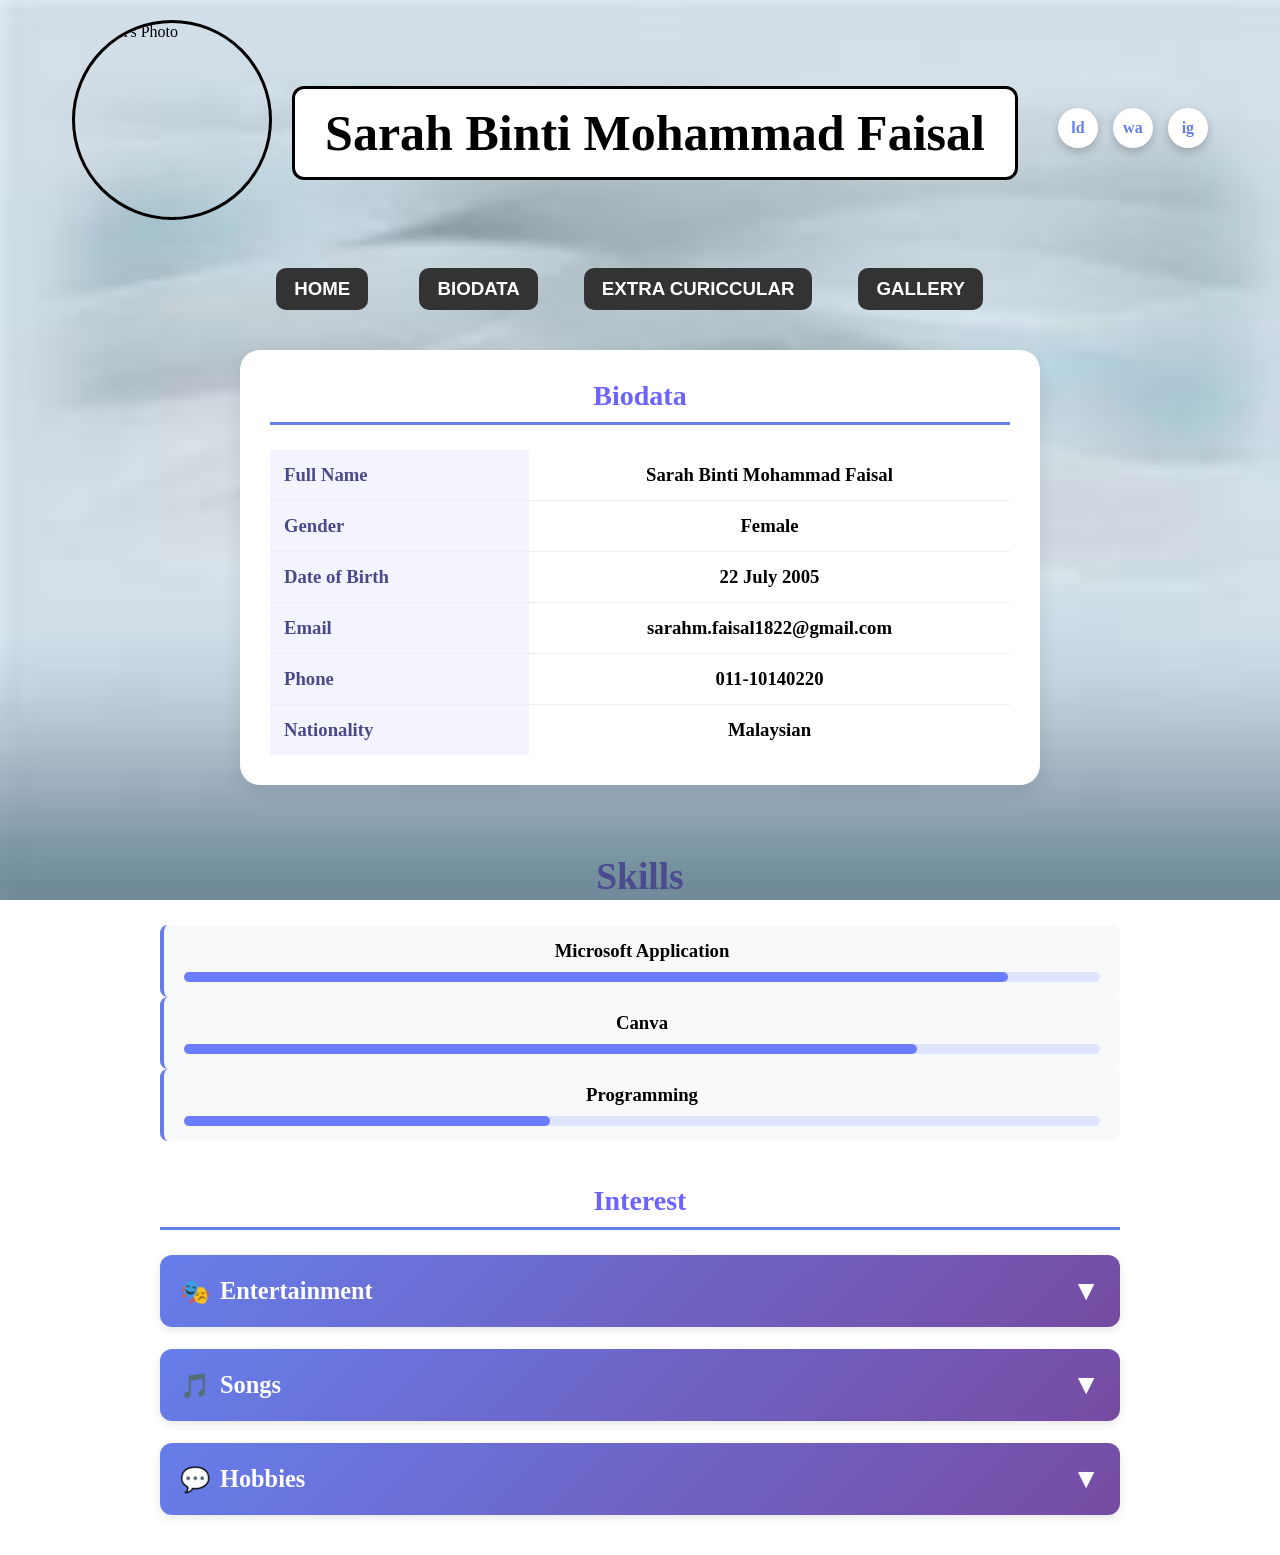
==== biodata.html @ 758d366b "Add files via upload" ====
<!DOCTYPE html>
<html>
<head>
    <meta charset="UTF-8">
    <meta name="viewport" content="width=device-width, initial-scale=1.0">
    <title>Biodata - Sarah Binti Mohammad Faisal</title>
</head>
<body>

 <style>

    .social-links {
        display: flex;
        gap: 15px;
        margin-top: 15px;
    }

    .social-icon {
        width: 40px;
        height: 40px;
        background: white;
        border-radius: 50%;
        display: flex;
        align-items: center;
        justify-content: center;
        text-decoration: none;
        font-weight: bold;
        color: #667eea;
        transition: all 0.3s ease;
        box-shadow: 0 4px 10px rgba(0,0,0,0.2);
    }

    .social-icon:hover {
        transform: translateY(-5px);
        box-shadow: 0 6px 20px rgba(102, 126, 234, 0.5);
        background: #667eea;
        color: white;
    }
    * {
            margin: 0;
            padding: 0;
            box-sizing: border-box;
        }
		
		
.main-title {
  text-align: center;
  font-size: 50px;
  font-weight: bold;
  margin-top: 30px;
  margin-bottom: 5px;
  font-family: 'Times New Roman', serif;
  color: black;
  border: 3px solid black;       /* Frame */
  padding: 15px 30px;            /* Space inside frame */
  display: inline-block;         /* Shrink to fit text */
  border-radius: 12px;           /* Rounded corners */
  background-color: white;       /* Optional */
}

.title-container {
  display: flex;
  justify-content: center;
  align-items: center;  /* vertically aligned */
  gap: 20px;            /* space between photo and text */
  margin-top: 20px;
  margin-bottom: 20px;
}

.title-photo {
  width: 200px;          /* adjust size */
  height: 200px;
  border-radius: 50%;   /* make photo round */
  object-fit: cover;
  border: 3px solid black;
}

.nav-link {
  text-decoration: none;
  color: white;
  background-color: #333;
  padding: 10px 18px;
  border-radius: 10px;
  margin: 10px;
  font-weight: bold;
  display: inline-block;

}

.nav-link:hover {
  background-color: #555;
        transform: translateY(-5px);
        box-shadow: 0 6px 20px rgba(102, 126, 234, 0.5);
    }
		
body {
background-image:url('OIP.jpg');
background-repeat: no-repeat;
background-attachment:fixed;
background-size:cover;

}
        .container {
            max-width: 1000px;
            margin: 0 auto;
            padding: 40px 20px;
        }
        section {
            margin-bottom: 50px;
            padding: 30px;
            background: white;
            border-radius: 10px;
            box-shadow: 0 2px 10px rgba(0,0,0,0.1);
        }
        h2 {
            color: #667eea;
            font-size: 1.8em;
            margin-bottom: 5px;
            padding-bottom: 10px;
            border-bottom: 3px solid #667eea;
        }
        .about-text {
            font-size: 1.1em;
            color: #555;
        }
         .skills-grid {
            display: grid;
            grid-template-columns: repeat(auto-fit, minmax(200px, 1fr));
            gap: 15px;
            margin-top: 20px;
        }
        .skill-item {
            background: #f8f9fa;
            padding: 15px 20px;
            border-radius: 8px;
            border-left: 4px solid #667eea;
            transition: transform 0.3s;
        }
        .skill-item:hover {
            transform: translateX(5px);
            background: #e9ecef;
        }
        .education-item, .work-item {
            padding: 20px;
            background: #f8f9fa;
            border-radius: 8px;
            margin-bottom: 15px;
            border-left: 4px solid #764ba2;
        }
        .work-title {
            color: #667eea;
            font-size: 1.2em;
            font-weight: bold;
            margin-bottom: 5px;
        }
        .date {
            color: #888;
            font-style: italic;
            margin-bottom: 10px;
        }
		
		.subtitle {
            font-size: 18px;
        }
	 /* Download CV Button */
    .download-section {
        text-align: center;
        margin-top: 30px;
        padding-top: 30px;
        border-top: 2px solid #e9ecef;
    }

    .download-btn {
        display: inline-block;
        background: linear-gradient(135deg, #667eea 0%, #764ba2 100%);
        color: white;
        padding: 15px 40px;
        border-radius: 30px;
        text-decoration: none;
        font-weight: bold;
        font-size: 1.1em;
        transition: all 0.3s ease;
        box-shadow: 0 4px 15px rgba(102, 126, 234, 0.4);
    }

    .download-btn:hover {
        transform: translateY(-3px);
        box-shadow: 0 6px 25px rgba(102, 126, 234, 0.6);
    }
	
	


        .info-list {
            list-style: none;
            padding: 0;
            font-size: 18px;
        }

        .info-list li {
            padding: 12px 0;
            border-bottom: 1px solid #eee;
        }

        .info-label {
            font-weight: bold;
            color: #2E4A7B;
        }
		
		 /* Biodata Card */
		 
   .biodata-container {
    max-width: 800px;
    margin: 30px auto;
    background: white;
    padding: 30px;
    border-radius: 20px;
    box-shadow: 0 8px 20px rgba(0,0,0,0.1);
}

.section-title {
    text-align: center;
    color: #6c63ff;
    margin-bottom: 25px;
    font-size: 28px;
}

.biodata-table {
    width: 100%;
    border-collapse: collapse;
}

.biodata-table th {
    width: 35%;
    text-align: left;
    padding: 14px;
    background: #f3f4ff;
    color: #4a4a8a;
    font-weight: bold;
}

.biodata-table td {
    padding: 14px;
    background: #ffffff;
}

.biodata-table tr {
    border-bottom: 1px solid #eee;
}

.biodata-table tr:last-child {
    border-bottom: none;
}

.biodata-table tr:hover {
    background: #f9f9ff;
}

 
    h1 {
        color: #4b4b8f;
        margin-bottom: 5px;
    }

    .subtitle {
        color: #666;
        font-size: 18px;
        margin-bottom: 20px;
    }

    .info {
        margin-top: 30px;
    }

    .info-row {
        display: flex;
        margin-bottom: 15px;
    }

    .label {
        width: 180px;
        font-weight: bold;
        color: #4b4b8f;
    }

    .value {
        color: #333;
    }

    @media (max-width: 600px) {
        .profile {
            text-align: center;
            justify-content: center;
        }
        .label {
            width: 130px;
        }
    }
	
	.bar {
    background: #e0e5ff;
    border-radius: 10px;
    height: 10px;
}

.bar span {
    display: block;
    height: 100%;
    background: #6c7cff;
    border-radius: 10px;
}
.skill-name {
    margin-bottom: 10px; /* gap between text and bar */
    font-weight: bold;
}

/* Skill levels */
.bm {
    width: 90%;   /* change this */
}

.bi {
    width: 80%;
}

.ar {
    width: 40%;
}

  /* Skill Card with Dropdown */
    .skill-card {
        background: #f8f9fa;
        border-radius: 12px;
        overflow: hidden;
        box-shadow: 0 3px 10px rgba(0,0,0,0.1);
        transition: all 0.3s ease;
    }

    .skill-card:hover {
        transform: translateY(-5px);
        box-shadow: 0 8px 25px rgba(0,0,0,0.15);
    }

    .skill-header {
        background: linear-gradient(135deg, #667eea 0%, #764ba2 100%);
        color: white;
        padding: 20px;
        cursor: pointer;
        display: flex;
        justify-content: space-between;
        align-items: center;
        transition: all 0.3s ease;
    }

    .skill-header:hover {
        background: linear-gradient(135deg, #5568d3 0%, #65408b 100%);
    }

    .skill-title {
        font-size: 1.3em;
        font-weight: bold;
        display: flex;
        align-items: center;
        gap: 10px;
		
    }

    .dropdown-icon {
        font-size: 1.5em;
        transition: transform 0.3s ease;
    }

    .skill-card.active .dropdown-icon {
        transform: rotate(180deg);
    }

    /* Dropdown Content */
    .skill-content {
        max-height: 0;
        overflow: hidden;
        transition: max-height 0.5s ease, padding 0.3s ease;
        padding: 0 20px;
		text-align:left;
		
    }

    .skill-card.active .skill-content {
        max-height: 1000px;
        padding: 20px;
		
    }

    .projects-title {
        color: black;
        font-weight: bold;
        margin-bottom: 15px;
        font-size: 1.1em;
		text-align:left;
		
    }
	
.movie-container {
    display: flex;
    gap: 30px;              /* space between cards */
    justify-content: center;
    flex-wrap: wrap;        /* responsive */
}

.movie-card {
    width: 210px;
    text-align: center;
	
}

.movie-card img {
    width: 100%;
    border-radius: 10px;
	margin-top: 20px;
}

.audio-box {
    text-align: center;
    margin: 30px auto;
}

</style>

<div class="title-container">
    <img src="enhance.png" class="title-photo" alt="Sarah's Photo">
        <h1 class="main-title">Sarah Binti Mohammad Faisal</h1>
        <br>
        <div class="social-links">
           <a href="https://www.linkedin.com/in/sarah-mohammad-faisal-ba0907373/" target="_blank"class="social-icon" title="Email">ld</a>
            <a href="https://wa.me/qr/L4J2UEE3RSELC1"target="_blank"class="social-icon" title="Whatsapp">wa</a>
            <a href="https://www.instagram.com/ssarahhfaisal/"target="_blank" class="social-icon" title="Instagram">ig</a>
        </div>
</div>

 <br/>
<h3 align="center">
<font face= "Arial">
<a class="nav-link" href= "index.html"> HOME </a> &nbsp;&nbsp;&nbsp;&nbsp;
<a class="nav-link" href= "biodata.html"> BIODATA </a>&nbsp;&nbsp;&nbsp;&nbsp;
<a class="nav-link" href= "koko.html"> EXTRA CURICCULAR </a>&nbsp;&nbsp;&nbsp;&nbsp;
<a class="nav-link" href= "gallery.html"> GALLERY  </a>&nbsp;&nbsp;&nbsp;&nbsp;
</font>

 

     <!-- Biodata Section -->
<div class="biodata-container">
    <h2 class="section-title">Biodata</h2>

    <table class="biodata-table">
        <tr>
            <th>Full Name</th>
            <td>Sarah Binti Mohammad Faisal</td>
        </tr>
        <tr>
            <th>Gender</th>
            <td>Female</td>
        </tr>
        <tr>
            <th>Date of Birth</th>
            <td>22 July 2005</td>
        </tr>
        <tr>
            <th>Email</th>
            <td>sarahm.faisal1822@gmail.com</td>
        </tr>
        <tr>
            <th>Phone</th>
            <td>011-10140220</td>
        </tr>
        <tr>
            <th>Nationality</th>
            <td>Malaysian</td>
        </tr>
    </table>
</div>


<div class="container">
<div class= "biodata-card">

 <div class="profile">
        
        <div>
            <h1>Skills</h1>
			<br>
        </div>
		
    </div>
	<div class="skill-item">
    <p class="skill-name">Microsoft Application</p>
    <div class="bar">
        <span class="bm"></span>
    </div>
</div>
<div class="skill-item">
    <p class="skill-name">Canva</p>
    <div class="bar">
        <span class="bi"></span>
    </div>
</div>

<div class="skill-item">
    <p class="skill-name">Programming</p>
    <div class="bar">
        <span class="ar"></span>
    </div>
</div>
</div>
<br>
<br>
	<!-- Skills Section -->
    <div class="skills-section">
        <h2 class="section-title">Interest</h2> 
        <div class="skills-grid">
         
            <!--   Card 1 -->
            <div class="skill-card">
                <div class="skill-header" onclick="toggleSkill(this)">
                    <div class="skill-title">
                        <span>🎭</span>
                        <span> Entertainment </span>
                    </div>
                    <span class="dropdown-icon">▼</span>
                </div>
                <div class="skill-content">
                <div class="movie-container">
    
    <div class="movie-card">
        <h3>Favourite Movies:</h3>
        <img src="fav1.jpg" alt="Pride and Prejudice">
        <a href="https://www.youtube.com/watch?v=Ur_DIHs92NM"target="_blank"> Pride & Prejudice</a>
    </div>
	<br>
	<div class="movie-card">
        <h3>Favourite Drama:</h3>
        <img src="fav2.jpg" alt="Moving">
        <a href="https://www.youtube.com/watch?v=SZFRw7MSPog"target="_blank"> Moving</a>
    </div>
	<br>
	<div class="movie-card">
        <h3>Favourite Podcast:</h3>
        <img src="fav3.jpg" alt="Rotten Mango">
        <a href="https://www.youtube.com/channel/UCo9ZZ04kIhN_8xGxvnjaduQ"target="_blank"> Rotten Manggo</a>
    </div>
	</div>
</div>
</div>
</div>

<br>
				  
            <!--   Card 2-->
            <div class="skill-card">
                <div class="skill-header" onclick="toggleSkill(this)">
                    <div class="skill-title">
                        <span>🎵</span>
                        <span> Songs </span>
                    </div>
                    <span class="dropdown-icon">▼</span>
                </div>
                <div class="skill-content">
                    <div class="projects-title">Favourite Song:</div>
                    <div class="audio-box">
                   <div class="project-title"><h3>Magnolia- Laufey</h3>
				   <br>
                  <audio controls>
                  <source src="audio.mp3" type="audio/mpeg">
                 </audio>
        </div>
		</div>
		</div>
            </div>
			</div>
			  <br>
            <!--   Card 3-->
            <div class="skill-card">
                <div class="skill-header" onclick="toggleSkill(this)">
                    <div class="skill-title">
                        <span>💬</span>
                        <span>Hobbies</span>
                    </div>
                    <span class="dropdown-icon">▼</span>
                </div>
                <div class="skill-content">
                      <div class="movie-card">
       
	</div><div class="skill-content">
                <div class="movie-container">
    
    <div class="movie-card">
        
        <img src="hobi1.jpeg" alt="Reading">
        <p><strong>Reading</strong></p>
    </div>
	<br>
	<div class="movie-card">
        
        <img src="hobi2.jpeg" alt="Swimming">
        <p><strong>Swimming</strong></p>
    </div>
	<br>
	<div class="movie-card">
        
        <img src="hobi3.jpeg" alt="Travelling">
        <p><strong>Travelling</strong></p>
    </div>
	</div>
</div>
</div>
                  </div>
				  </div>
                  </div>
</div>
</div>

<script>
function toggleSkill(header) {
    const card = header.parentElement;
    const isActive = card.classList.contains('active');
    
    // Close all other cards
    document.querySelectorAll('.skill-card').forEach(c => {
        c.classList.remove('active');
    });
    
    // Toggle current card
    if (!isActive) {
        card.classList.add('active');
    }
}
</script> 	
</body>
</html>
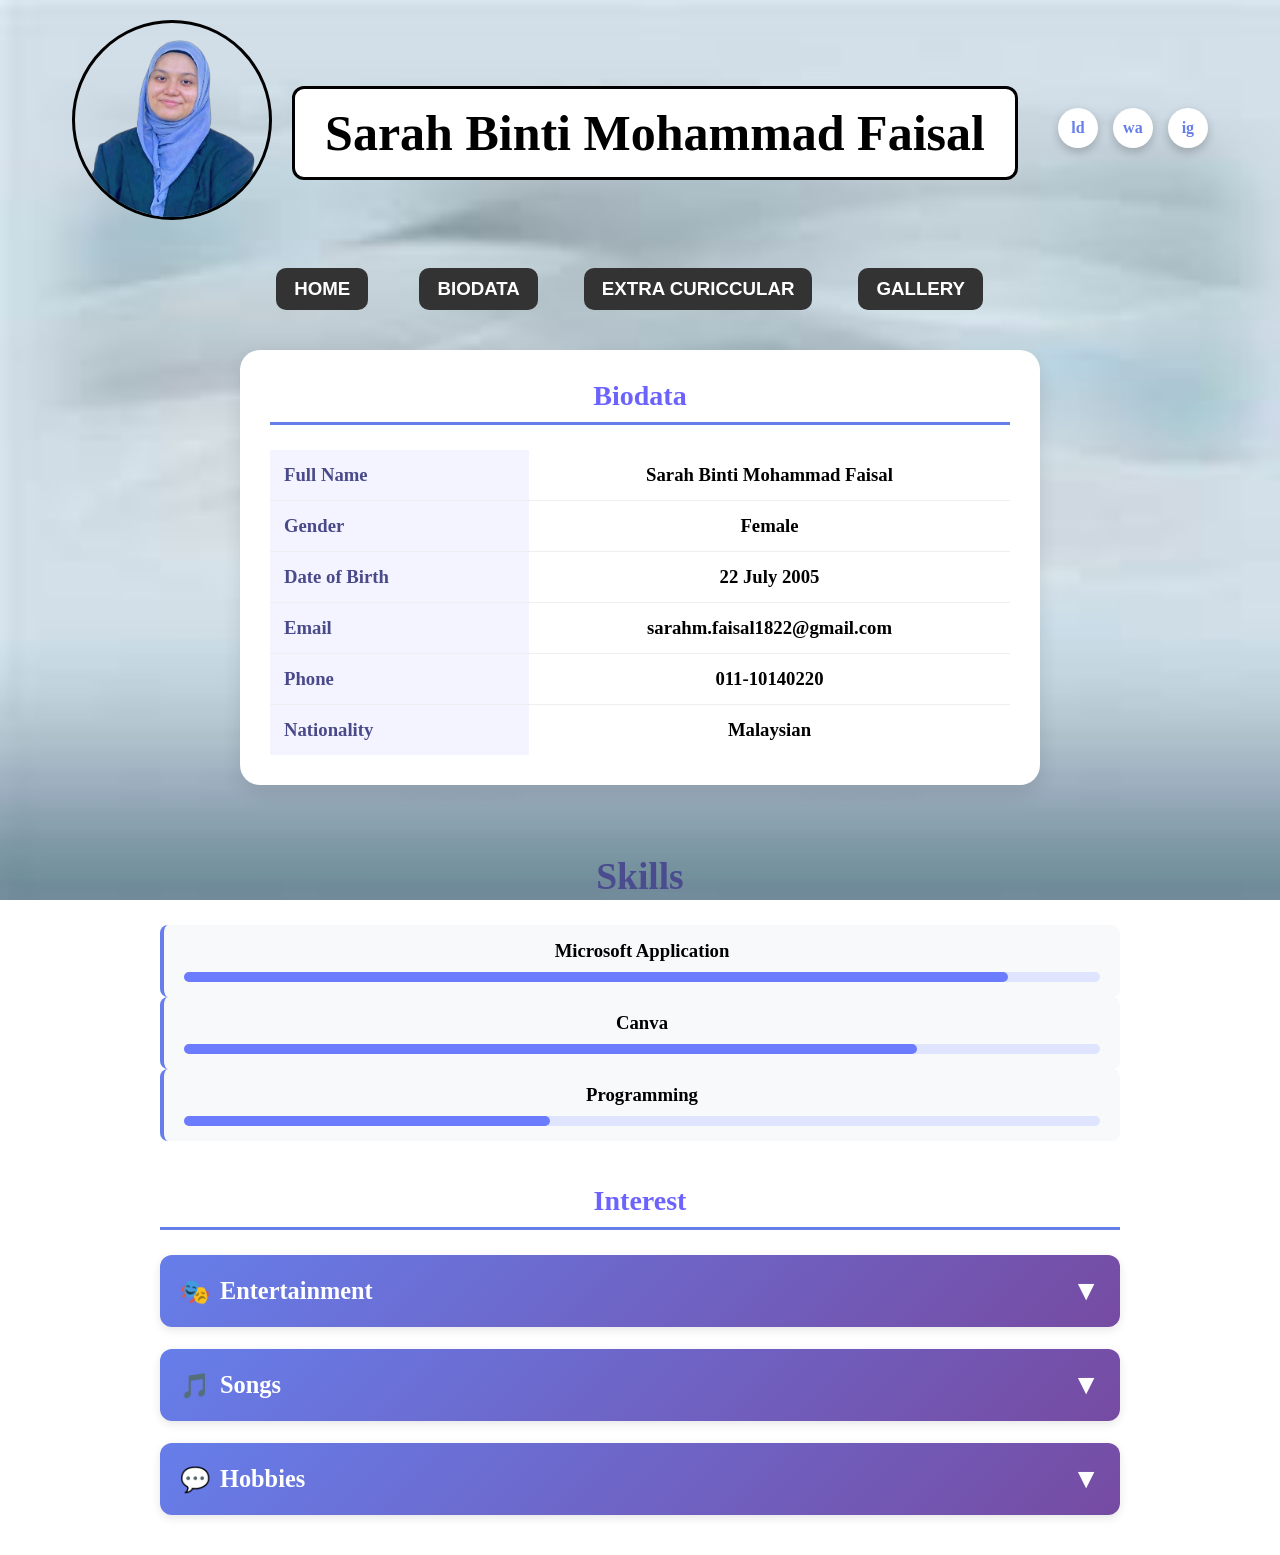
==== commit 11e86c4c: "Update biodata.html" ====
--- a/biodata.html
+++ b/biodata.html
@@ -426,7 +426,7 @@
 </style>
 
 <div class="title-container">
-    <img src="enhance.png" class="title-photo" alt="Sarah's Photo">
+    <img src="enhance.PNG" class="title-photo" alt="Sarah's Photo">
         <h1 class="main-title">Sarah Binti Mohammad Faisal</h1>
         <br>
         <div class="social-links">
@@ -637,3 +637,4 @@
 </body>
 </html>
 
+
